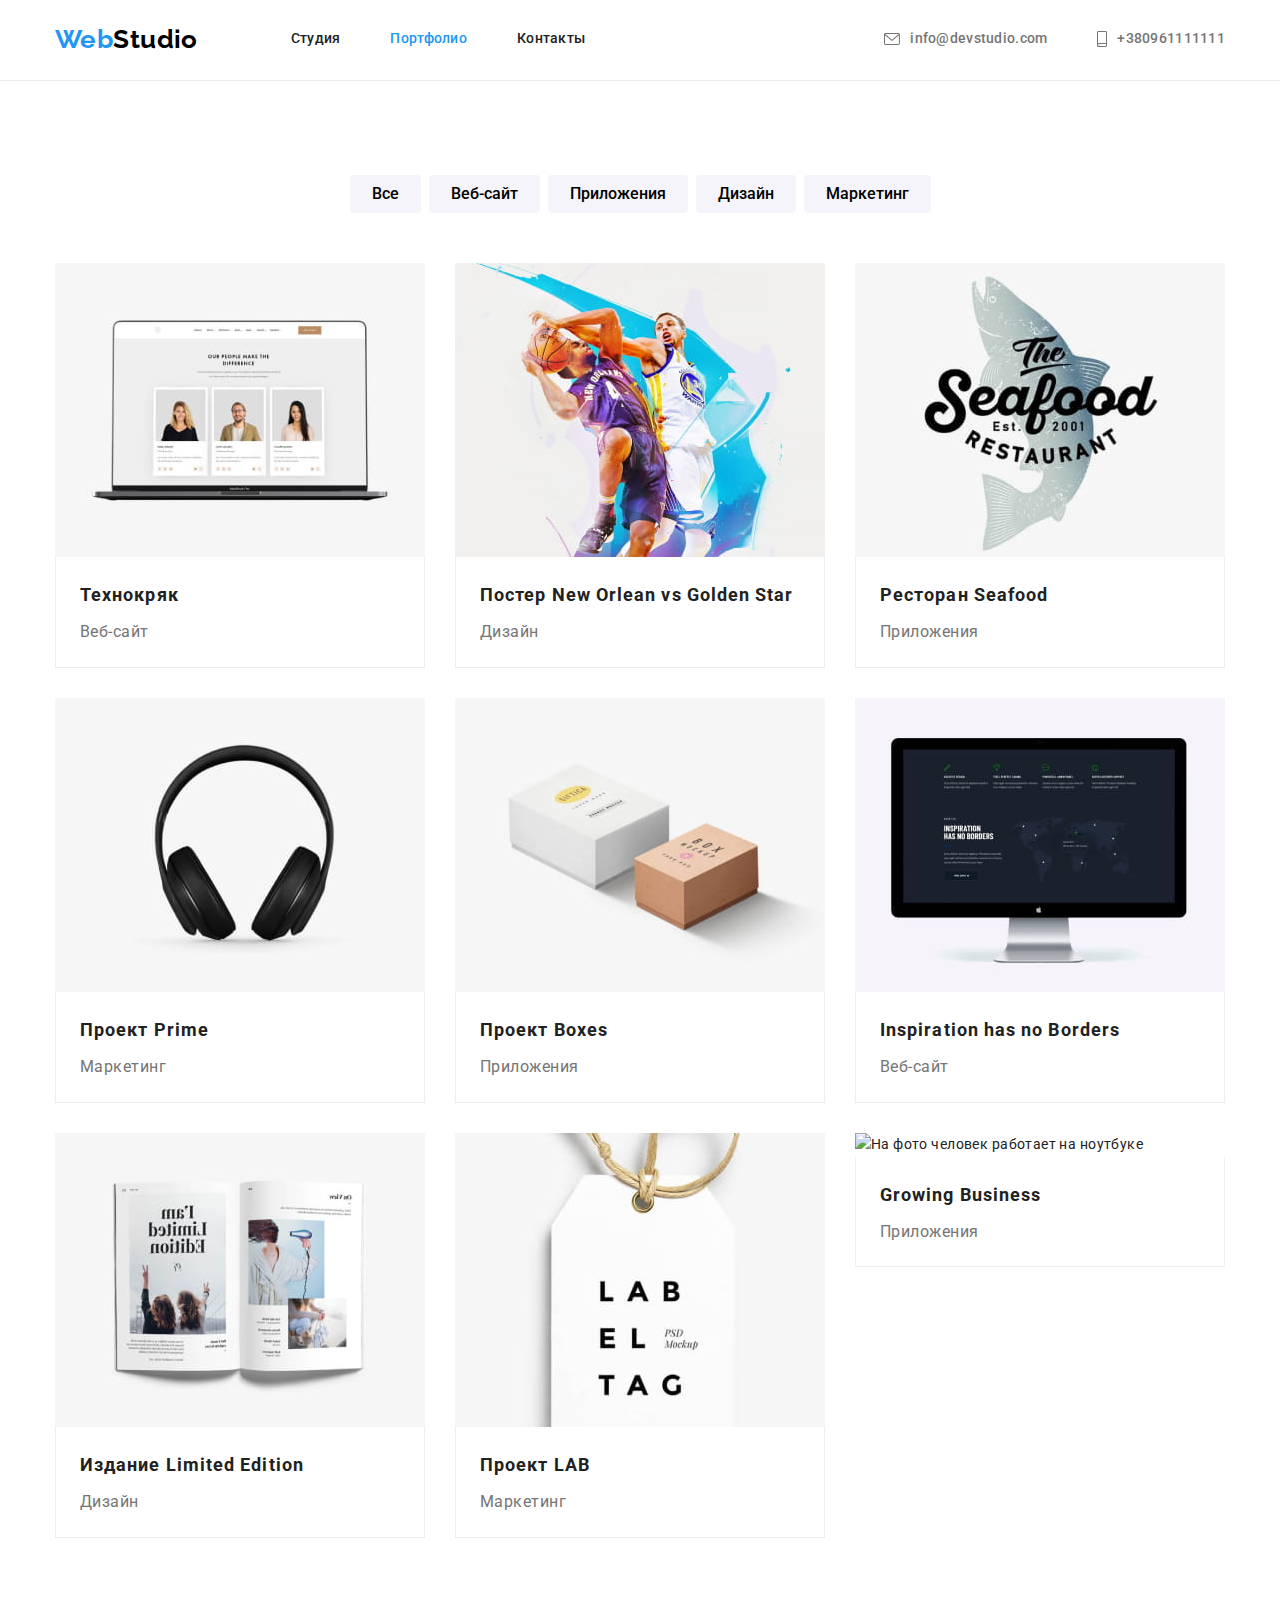
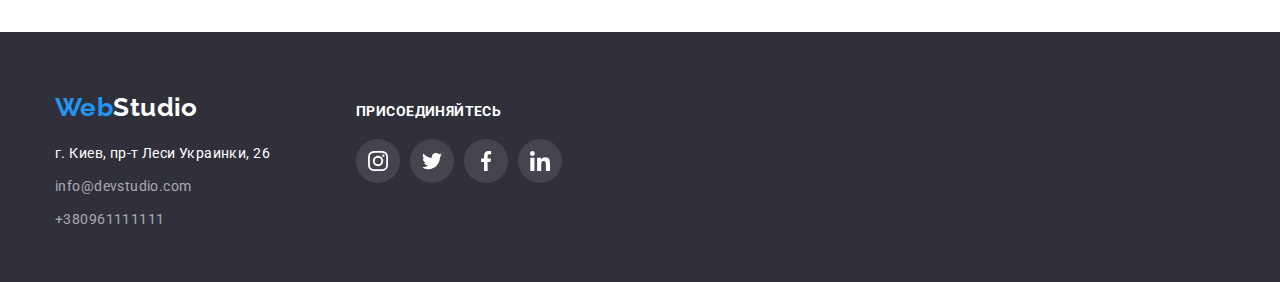
==== portfolio.html @ 73e571c7 "Initial commit" ====
<!DOCTYPE html>
<html lang="ru">
<head>
    <meta charset="UTF-8">
    <meta http-equiv="X-UA-Compatible" content="IE=edge">
    <meta name="viewport" content="width=device-width, initial-scale=1.0">
    <title>portfolio</title>
    <link
        href="https://fonts.googleapis.com/css2?family=Raleway:wght@700&family=Roboto:wght@400;500;700;900&display=swap"
        rel="stylesheet">
    <link rel="stylesheet"
        href="https://cdnjs.cloudflare.com/ajax/libs/modern-normalize/0.2.0/modern-normalize.min.css">
    <link rel="stylesheet" href="./css/styles.css">
</head>
<body class="page">
    <header class="page-header">
        <div class="container">
            <nav class="header-nav">
                <a href="./index.html" class="logo list"><span class="logo-color">Web</span>Studio</a>
                <ul class="site-nav list">
                    <li class="item"><a href="./index.html" class="link-nav  list">Студия</a></li>
                    <li class="item"><a href="./portfolio.html" class="link-nav current list">Портфолио</a></li>
                    <li class="item"><a href="#contacts" class="link-nav list">Контакты</a></li>
                </ul>
            </nav>
            <ul class="auth-nav list">
                <li class="item"><a href="mailto:info@devstudio.com" aria-label="Почта" class="link-contacts list">
                        <svg class="link-contacts-icon" width="16" height="12">
                            <use href="./images/icons.svg#icon-envelope"></use>
                        </svg>info@devstudio.com
                    </a>
                </li>
                <li class="item"><a href="tel:+380961111111" aria-label="Телефон" class="link-contacts list">
                        <svg class="link-contacts-icon" width="10" height="16">
                            <use href="./images/icons.svg#icon-smartphone"></use>
                        </svg>+380961111111</a></li>
            </ul>
        </div>
    </header>
    <main>
        <section class="portfolio">
            <div class="container">
                <h1 class="visually-hidden">Портфолио</h1>
                <ul class="filter list">
                    <li><button type="button" class="filter-button" aria-label="Все">Все</button></li>
                    <li><button type="button" class="filter-button" aria-label="Веб-сайт">Веб-сайт</button></li>
                    <li><button type="button" class="filter-button" aria-label="Приложения">Приложения</button></li>
                    <li><button type="button" class="filter-button" aria-label="Дизайн">Дизайн</button></li>
                    <li><button type="button" class="filter-button" aria-label="Маркетинг">Маркетинг</button></li>
                </ul>
                <ul class="filter-item list">
                    <li class="item none">
                        <a href="" aria-label="Веб-сайт" class="filter-link list" target="_blank"
                                        rel="noopener noreferrer">
                            <img src="./images/projects/img8.jpg" alt="На фото ноутбук" width="370"
                                class="filter-foto">
                            <div class="filter-box">
                                <h2 class="filter-card-title">Технокряк</h2>
                                <p class="filter-card-text">Веб-сайт</p>
                            </div>
                        </a>
                    </li>
                    <li class="item none">
                        <a href="" aria-label="Дизайн" class="filter-link list" target="_blank"
                                        rel="noopener noreferrer">
                            <img src="./images/projects/img9.jpg" alt="На фото афиша с баскетболистами" width="370"
                                class="filter-foto">
                            <div class="filter-box">
                                <h2 class="filter-card-title">Постер New Orlean vs Golden Star</h2>
                                <p class="filter-card-text">Дизайн</p>
                            </div>
                        </a>
                    </li>
                    <li class="item none">
                        <a href="" aria-label="Приложения"  class="filter-link list" target="_blank"
                                        rel="noopener noreferrer">
                            <img src="./images/projects/img10.jpg" alt="На фото логотип ресторана" width="370"
                                class="filter-foto">
                            <div class="filter-box">
                                <h2 class="filter-card-title">Ресторан Seafood</h2>
                                <p class="filter-card-text">Приложения</p>
                            </div>
                        </a>
                    </li>
                    <li class="item">
                        <a href="" aria-label="Маркетинг" class="filter-link list" target="_blank"
                                        rel="noopener noreferrer">
                            <img src="./images/projects/img13.jpg" alt="На фото наушники" width="370"
                                class="filter-foto">
                            <div class="filter-box">
                                <h2 class="filter-card-title">Проект Prime</h2>
                                <p class="filter-card-text">Маркетинг</p>
                            </div>
                        </a>
                    </li>
                    <li class="item">
                        <a href="" aria-label="Приложения" class="filter-link list" target="_blank"
                                        rel="noopener noreferrer">
                            <img src="./images/projects/img11.jpg" alt="На фото коробки" width="370"
                                class="filter-foto">
                            <div class="filter-box">
                                <h2 class="filter-card-title">Проект Boxes</h2>
                                <p class="filter-card-text">Приложения</p>
                            </div>
                        </a>
                    </li>
                    <li class="item">
                        <a href="" aria-label="Веб-сайт" class="filter-link list" target="_blank"
                                        rel="noopener noreferrer">
                            <img src="./images/projects/img12.jpg" alt="На фото монитор" width="370"
                                class="filter-foto">
                            <div class="filter-box">
                                <h2 class="filter-card-title">Inspiration has no Borders</h2>
                                <p class="filter-card-text">Веб-сайт</p>
                            </div>
                        </a>
                    </li>
                    <li class="item">
                        <a href="" aria-label="Дизайн" class="filter-link list" target="_blank"
                                        rel="noopener noreferrer">
                            <img src="./images/projects/img14.jpg" alt="На фото книга" width="370" class="filter-foto">
                            <div class="filter-box">
                                <h2 class="filter-card-title">Издание Limited Edition</h2>
                                <p class="filter-card-text">Дизайн</p>
                            </div>
                        </a>
                    </li>
                    <li class="item">
                        <a href="" aria-label="Маркетинг" class="filter-link list" target="_blank"
                                        rel="noopener noreferrer">
                            <img src="./images/projects/img15.jpg" alt="На фото ярлык с логотипом" width="370"
                                class="filter-foto">
                            <div class="filter-box">
                                <h2 class="filter-card-title">Проект LAB</h2>
                                <p class="filter-card-text">Маркетинг</p>
                            </div>
                        </a>
                    </li>
                    <li class="item">
                        <a href="" aria-label="Приложения" class="filter-link list" target="_blank"
                                        rel="noopener noreferrer">
                            <img src="./images/projects/img16.jpgs" alt="На фото человек работает на ноутбуке"
                                width="370" class="filter-foto">
                            <div class="filter-box">
                                <h2 class="filter-card-title">Growing Business</h2>
                                <p class="filter-card-text">Приложения</p>
                            </div>
                        </a>
                    </li>
                </ul>
            </div>
        </section>
    </main>
    <footer class="footer">
        <div class="container">
            <div class="footerbox">
                <div class="address-block">
                    <a href="./index.html" class="logo logo-end"><span class="logo-color">Web</span><span
                            class="logo-colors">Studio</span></a>
                    <address class="address" id="contacts">
                        <ul class="address-list list">
                            <li><a href="https://goo.gl/maps/zxBXprxEHdJfPsus8" aria-label="Гугл карта" target="_blank"
                                    rel="noopener noreferrer" class="address-map list">
                                    г. Киев, пр-т Леси Украинки, 26</a></li>
                            <li><a href="mailto:info@devstudio.com" aria-label="Почта"
                                    class="address-contacts list">info@devstudio.com</a></li>
                            <li><a href="tel:+380961111111" aria-label="Телефон"
                                    class="address-contacts list">+380961111111</a></li>
                        </ul>
                    </address>
                </div>
                <div class="social-network-link">
                    <p class="go-us">присоединяйтесь</p>
                    <ul class="social-network list">
                        <li class="social-item ">
                            <a href="" class="social-link end" aria-label="Инстаграмм" target="_blank"
                                rel="noopener noreferrer">
                                <svg class="social-icon end" width="20" height="20">
                                    <use href="./images/icons.svg#icon-instagram"></use>
                                </svg>
                            </a>
                        </li>
                        <li class="social-item">
                            <a href="" class="social-link end" aria-label="Твиттер" target="_blank"
                                rel="noopener noreferrer">
                                <svg class="social-icon end" width="20" height="20">
                                    <use href="./images/icons.svg#icon-twitter"></use>
                                </svg>
                            </a>
                        </li>
                        <li class="social-item">
                            <a href="" class="social-link end" aria-label="Фейсбук" target="_blank"
                                rel="noopener noreferrer">
                                <svg class="social-icon end" width="20" height="20">
                                    <use href="./images/icons.svg#icon-facebook"></use>
                                </svg>
                            </a>
                        </li>
                        <li class="social-item">
                            <a href="" class="social-link end" aria-label="Линкедин" target="_blank"
                                rel="noopener noreferrer">
                                <svg class="social-icon end" width="20" height="20">
                                    <use href="./images/icons.svg#icon-linkedin"></use>
                                </svg>
                            </a>
                        </li>
                    </ul>
                </div>
            </div>
        </div>
    </footer>
</body>

</html>
---- css/styles.css ----
:root {
  --accent-color: #2196f3;
  --text-title-color: #212121;
  --text-color: #757575;
  --icons-color: #afb1b8;
  --primary-white-color: #ffffff;
  --dark-bg-color: #2f303a;
  --accent-bg-color: #f5f4fa;
  --section-text-set: 4;
  --section-text-set-gap: 30px;
  --section-card-set: 4;
  --section-card-set-gap: 30px;
  --section-foto-set: 3;
  --section-foto-set-gap: 30px;
  --section-clients-set: 6;
  --section-clients-set-gap: 30px;
  --section-filter-link-set: 3;
  --section-filter-link-gap: 30px;
  --card-shadow: 0px 1px 3px rgba(0, 0, 0, 0.12),
    0px 1px 1px rgba(0, 0, 0, 0.14), 0px 2px 1px rgba(0, 0, 0, 0.2);
}
body {
  background-color: var(--primary-white-color);
  color: var(--text-title-color);

  font-family: Roboto, sans-serif;
  font-weight: 400;
  font-size: 14px;
  line-height: 1.71;
  letter-spacing: 0.03em;
}
html {
  box-sizing: border-box;
}
*,
*::after,
*::before {
  box-sizing: inherit;
}
h1,
h2,
h3,
h4,
h5,
h6,
p {
  margin-top: 0;
}
img {
  display: block;
  max-width: 100%;
  height: auto;
}
.list {
  list-style: none;
  text-decoration: none;
  color: inherit;
  padding: 0;
  margin: 0;
}
.visually-hidden {
  position: absolute !important;
  clip: rect(1px 1px 1px 1px);
  clip: rect(1px, 1px, 1px, 1px);
  padding: 0 !important;
  border: 0 !important;
  height: 1px !important;
  width: 1px !important;
  overflow: hidden;
}
.container {
  width: 1200px;
  padding-right: 15px;
  padding-left: 15px;
  margin-right: auto;
  margin-left: auto;
}
.section {
  padding-top: 94px;
  padding-bottom: 94px;
}
.page-header.border {
  border-bottom: 1px solid #ececec;
}
.page-header{
  border-bottom: 1px solid #ececec;
}
/* site nav */
.page-header .container {
  display: flex;
  justify-content: flex-end;
  align-items: center;
}
.page-header .logo {
  margin-right: 93px;
}
.header-nav {
  display: inline-flex;
  align-items: center;
  margin-right: auto;
}

.logo {
  display: inline-block;
  color: #000000;
  font-family: Raleway, sans-serif;
  font-weight: 700;
  font-size: 26px;
  line-height: 1.19;
  text-decoration: none;
}
.logo-color {
  color: var(--accent-color);
}
.logo-colors {
  color: var(--primary-white-color);
  background-color: #2f303a; /*временно*/
}
.link-nav:hover,
.link-nav:focus {
  color: var(--accent-color);
}
.link-nav {
  color: var(--text-title-color);
}
.site-nav .link-nav.current {
  color: var(--accent-color);
}
.site-nav .item:not(:last-child) {
  margin-right: 50px;
}
.auth-nav .item:not(:last-child) {
  margin-right: 50px;
}
.site-nav {
  display: flex;
  font-weight: 500;
  font-size: 14px;
  line-height: 1.14;
  letter-spacing: 0.02em;
}
.auth-nav {
  display: inline-flex;
  align-items: center;
  font-weight: 500;
  font-size: 14px;
  line-height: 1.14;
  letter-spacing: 0.02em;
}
.link-contacts:hover,
.link-contacts:focus {
  color: var(--accent-color);
 
}
.link-contacts:hover .link-contacts-icon,
.link-contacts:focus .link-contacts-icon {
  fill: var(--accent-color);
}
.link-contacts-icon {
  margin-right: 10px;
  fill: currentColor;
}
.link-contacts {
 
  padding-top: 1px;
  padding-bottom: 1px;
  display: flex;
  align-items: center;
  color: var(--text-color);
}
.address-list {
  font-style: normal;
  display: inline-flex;
  flex-direction: column;
}
.address-list li:not(:last-child) {
  margin-bottom: 9px;
}
/* +footer address */
.address-contacts:hover,
.address-contacts:focus {
  color: var(--accent-color);
}
.address-contacts {
  color: rgba(255, 255, 255, 0.6);
}
.address-map:hover,
.address-map:focus {
  color: var(--accent-color);
}
.address-map {
  color: var(--primary-white-color);
}
/* section */
.page-header {
  padding-top: 24px;
  padding-bottom: 25px;
}
.hero {
  background-color: #c4c4c4;
  text-align: center;
  padding-top: 200px;
  padding-bottom: 200px;
}
.overlay {
  height: 600px;
  max-width: 1600px;
  margin-left: auto;
  margin-right: auto;
  background-image: linear-gradient(
      to right,
      rgba(47, 48, 58, 0.4),
      rgba(47, 48, 58, 0.4)
    ),
    url(../images/hero.jpg);
  background-repeat: no-repeat;
  background-position: center;
  background-size: cover;
}
.hero-center {
  display: flex;
  flex-direction: column;
}
.hero-title {
  display: inline-block;
  color: var(--primary-white-color);

  font-weight: 900;
  font-size: 44px;
  line-height: 1.36;
  max-width: 696px;
  letter-spacing: 0.06em;
  text-transform: uppercase;
  margin-right: auto;
  margin-left: auto;
  margin-bottom: 30px;
}
.button-hero:hover,
.button-hero:focus {
  background-color: #188ce8;
}
.button-hero {
  display: inline-block;
  color: var(--primary-white-color);
  background-color: var(--accent-color);

  font-family: inherit;
  font-weight: 700;
  font-size: 16px;
  line-height: 1.87;
  letter-spacing: 0.06em;
  border: none;
  cursor: pointer;
  box-shadow: 0px 4px 4px rgba(0, 0, 0, 0.15);
  border-radius: 4px;
  padding: 10px 32px;
  min-width: 200px;
}
/* section Чем мы занимаемся описани */
.section.description {
  padding-top: 85px;
}
.fotos {
  padding-top: 0;
}
.section-text {
  padding: 0;
  margin: 0;
  display: flex;
  flex-wrap: wrap;
  margin-left: calc(-1 * var(--section-text-set-gap));
}
.item-box {
  display: flex;
  justify-content: center;
  align-items: center;
  min-height: 120px;
  margin-bottom: 30px;
  background: #f5f4fa;
  border-radius: 4px;
}
.section-text > .item {
  flex-basis: calc(
    100% / var(--section-text-set) - var(--section-text-set-gap)
  );
  margin-left: var(--section-text-set-gap);
}
.section-title {
  font-size: 36px;
  line-height: 1.16;
  text-align: center;
  margin-bottom: 50px;
}
.text-title {
  font-size: 14px;
  line-height: 1.14;
  text-transform: uppercase;
  margin-bottom: 10px;
}
.text {
  color: var(--text-color);
  margin-bottom: 0;
}

/* section Чем мы занимаемся foto */
.section-foto {
  padding: 0;
  margin: 0;
  display: flex;
  flex-wrap: wrap;
  margin-left: calc(-1 * var(--section-foto-set-gap));
}
.section-foto > .item {
  flex-basis: calc(
    100% / var(--section-foto-set) - var(--section-foto-set-gap)
  );
  margin-left: var(--section-foto-set-gap);
}
/* section Чем мы занимаемся */
.section.team {
  background-color: var(--accent-bg-color);
}
.section-card {
  padding: 0;
  margin: 0;
  display: flex;
  flex-wrap: wrap;
  margin-left: calc(-1 * var(--section-card-set-gap));
}
.section-card > .item {
  background-color: var(--primary-white-color);
  flex-basis: calc(
    100% / var(--section-card-set) - var(--section-card-set-gap)
  );
  margin-left: var(--section-card-set-gap);
  box-shadow: var(--card-shadow);
  border-radius: 0px 0px 4px 4px;
}
.team-foto {
  margin: auto;
}
.card-box {
  padding: 30px 10px;
  text-align: center;
}
.card-title {
  font-weight: 500;
  font-size: 16px;
  line-height: 1.18;
  margin-bottom: 10px;
}
.card-text {
  color: var(--text-color);
  font-size: 16px;
  line-height: 1.18;
  margin-bottom: 16px;
}
.social-network {
  display: inline-flex;
}
.social-item + .social-item {
  margin-left: 10px;
}
.social-link {
  display: flex;
  justify-content: center;
  align-items: center;
  width: 44px;
  height: 44px;
  border-radius: 50%;
}
  .social-link:hover,
  .social-link:focus {
    background-color: var(--accent-color);
  }
  .social-icon {
    fill: var(--icons-color);
  }
  .social-link:hover .social-icon,
  .social-link:focus .social-icon {
    fill: var(--primary-white-color);
  }
/* клиенты */
.clients-titel {
  font-weight: 700;
  font-size: 36px;
  line-height: 1.16;
  text-align: center;
  margin-bottom: 50px;
}
.clients-list {
  display: inline-flex;
  margin-left: calc(-1 * var(--section-clients-set-gap));
}
/* .clients-item + .clients-item {
  margin-left: 30px;
} */
.clients-item {
  flex-basis: calc(
    100% / var(--section-clients-set) - var(--section-clients-set-gap)
  );
  margin-left: var(--section-clients-set-gap);
}

.clients-link {
  display: flex;
  justify-content: center;
  align-items: center;
  width: 170px;
  height: 90px;
  border: 1px solid var(--icons-color);
  border-radius: 4px;
}
.clients-icon {
  fill: var(--icons-color);
}
.clients-link:hover .clients-icon,
.clients-link:focus .clients-icon {
  fill: var(--accent-color);
}
.clients-link:hover,
.clients-link:focus {
  border: 1px solid var(--accent-color);
}
/* footer */
.footer {
  background-color: #2f303a;
  padding-top: 60px;
  padding-bottom: 50px;
}
.footerbox {
  display: flex;
  align-items: baseline;
}
.logo-end {
  margin-bottom: 20px;
}
.address-block {
  width: 231px;
}
.social-network-link {
  display: inline-block;
  widows: 206px;
  margin-left: 70px;
}

.go-us {
  font-weight: 700;
  font-size: 14px;
  line-height: 1.14;
  text-transform: uppercase;
  color: var(--primary-white-color);
  margin-bottom: 20px;
}
.social-link.end {
  background: rgba(255, 255, 255, 0.1);
}
.social-icon.end {
  fill: var(--primary-white-color);
}
.social-link.end:hover,
.social-link.end:focus {
  background-color: var(--accent-color);
}

/* portfolio */

/* button */
.portfolio {
  padding-top: 94px;
  padding-bottom: 94px;
}
.filter {
  display: flex;
  justify-content: center;
  align-items: center;
  margin-bottom: 50px;
}
.filter li:not(:last-child) {
  margin-right: 8px;
}

.filter-button:hover,
.filter-button:focus {
  color: var(--primary-white-color);
  background-color: var(--accent-color);
  box-shadow: 0px 1px 1px rgba(0, 0, 0, 0.12), 0px 4px 4px rgba(0, 0, 0, 0.06), 1px 4px 6px rgba(0, 0, 0, 0.16);
  outline: none;
}
.filter-button {
  background-color: var(--accent-bg-color);
  display: inline-block;
  font-family: inherit;
  font-weight: 500;
  font-size: 16px;
  line-height: 1.62;
  text-align: center;
  padding: 6px 22px;
  border-radius: 4px;
  border: transparent;
  cursor: pointer;
}
/* filter */
.filter-item {
  padding: 0;
  margin: 0;
  display: flex;
  flex-wrap: wrap;
  margin-left: calc(-1 * var(--section-card-set-gap));
  margin-top: calc(-1 * var(--section-card-set-gap));
}
.filter-item > .item {
  flex-basis: calc(
    100% / var(--section-filter-link-set) - var(--section-filter-link-gap)
  );
  margin-left: var(--section-card-set-gap);
  margin-top: var(--section-card-set-gap);
}
.filter-card-title {
  color: var(--text-title-color);
  font-weight: 700;
  font-size: 18px;
  line-height: 2;
  letter-spacing: 0.06em;
  margin-bottom: 4px;
}
.filter-card-text {
  color: var(--text-color);
  font-size: 16px;
  line-height: 1.87;
  letter-spacing: 0.03em;
}
.filter-link p {
  margin-bottom: 0;
}
.filter-link {
  display: block;
}
.filter-link:hover,
.filter-link:focus {
  box-shadow: 0px 1px 1px rgba(0, 0, 0, 0.12), 0px 4px 4px rgba(0, 0, 0, 0.06),
    1px 4px 6px rgba(0, 0, 0, 0.16);
}
.filter-box {
  padding: 20px 24px;
  border: 1px solid #eeeeee;
  border-top: none;
}
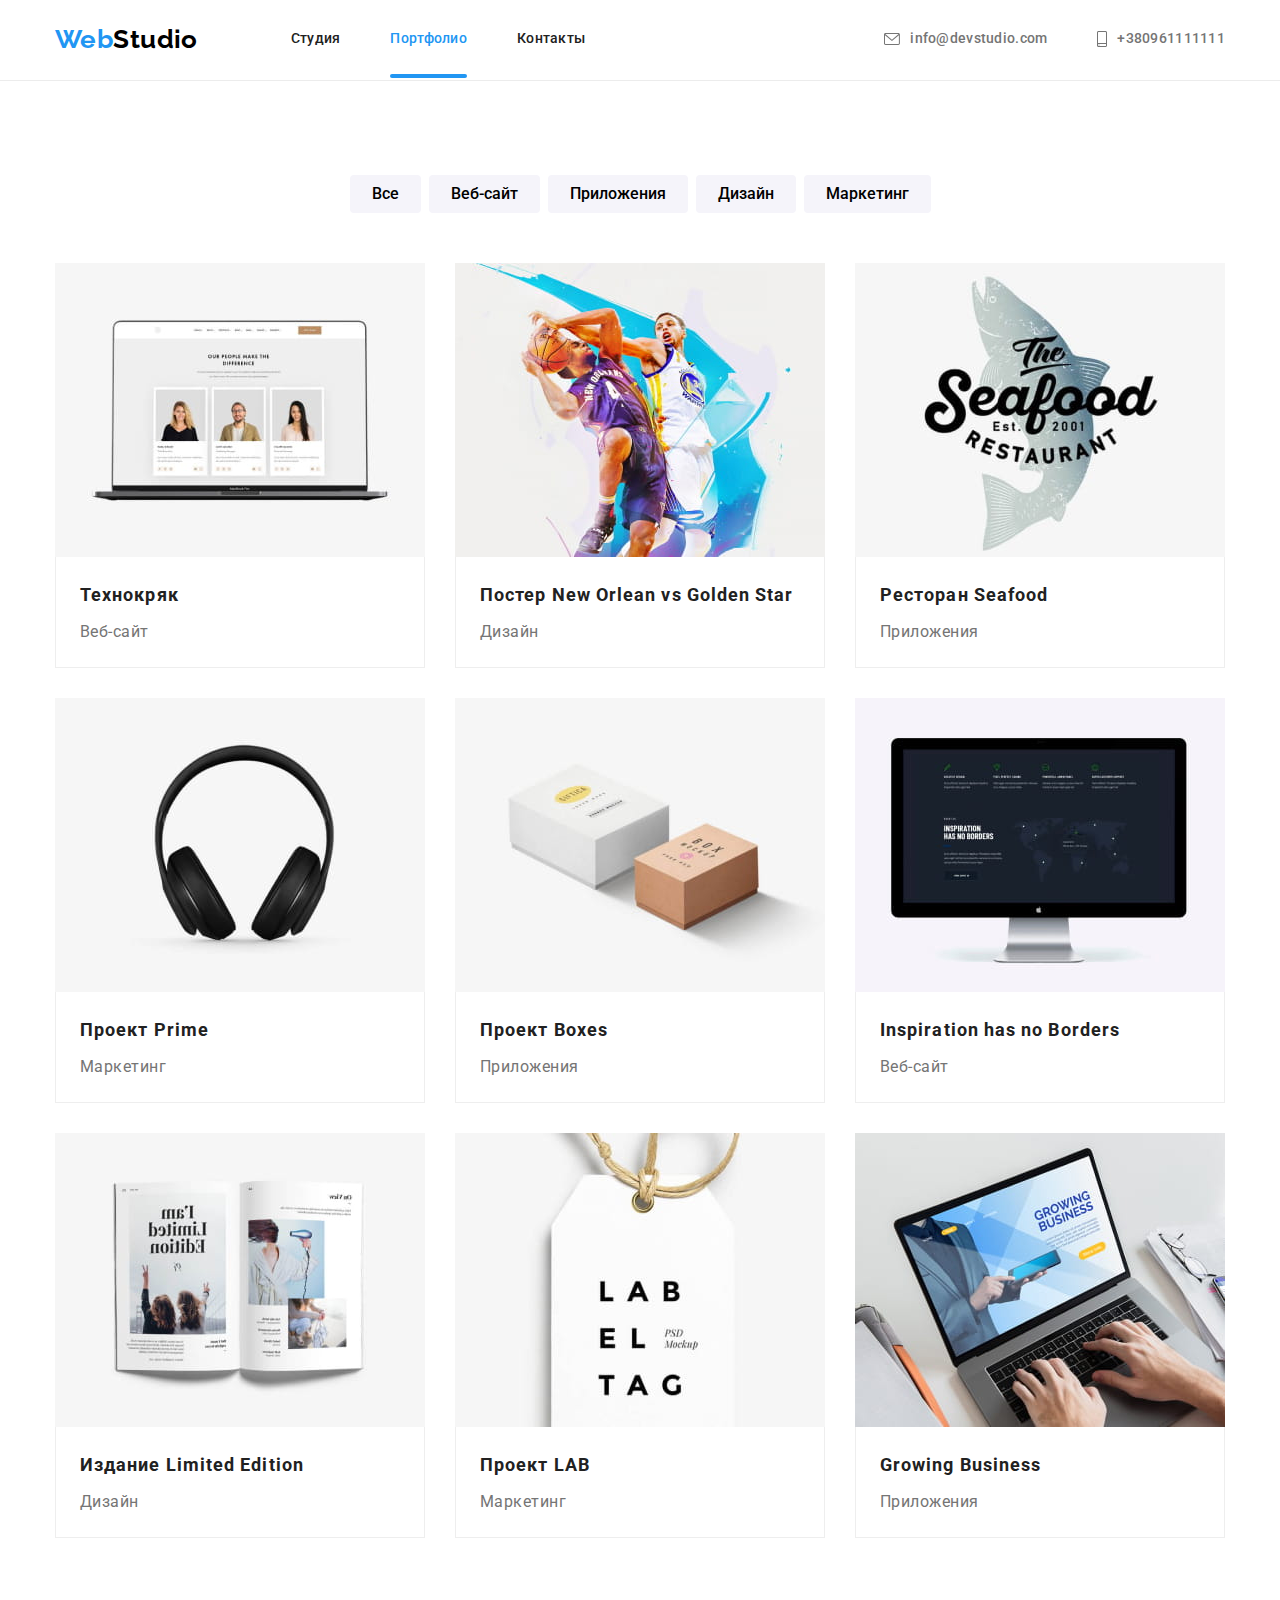
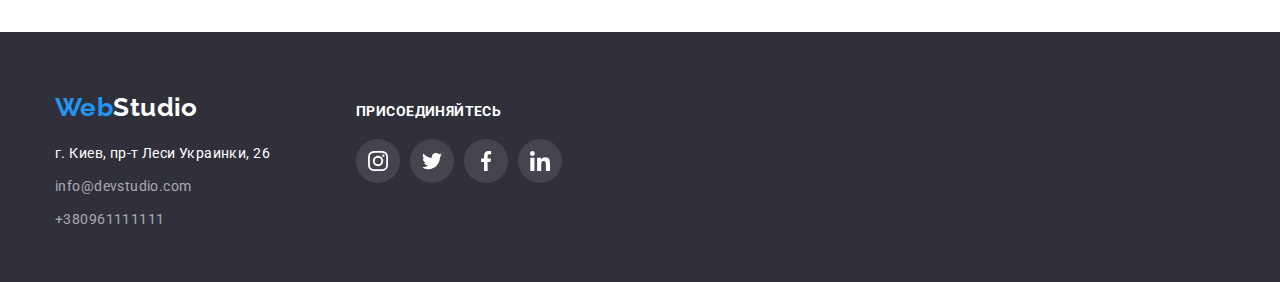
==== commit 21b71d0a: "закрытие модалки" ====
--- a/portfolio.html
+++ b/portfolio.html
@@ -50,10 +50,17 @@
                 </ul>
                 <ul class="filter-item list">
                     <li class="item none">
-                        <a href="" aria-label="Веб-сайт" class="filter-link list" target="_blank"
-                                        rel="noopener noreferrer">
-                            <img src="./images/projects/img8.jpg" alt="На фото ноутбук" width="370"
-                                class="filter-foto">
+                          <a href="" aria-label="Веб-сайт" class="filter-link list" target="_blank"
+                             rel="noopener noreferrer">
+                            <div class="product">
+                             <img src="./images/projects/img8.jpg" alt="На фото ноутбук" width="370"
+                                class="filter-foto">
+                                <div class="item-actions">
+                                <p>
+                                Технокряк это современная площадка распространения коронавируса. Компании используют эту платформу для цифрового шпионажа и атак на защищённые сервера конкурентов.
+                                </p>
+                           </div>
+                                </div>
                             <div class="filter-box">
                                 <h2 class="filter-card-title">Технокряк</h2>
                                 <p class="filter-card-text">Веб-сайт</p>
@@ -62,20 +69,34 @@
                     </li>
                     <li class="item none">
                         <a href="" aria-label="Дизайн" class="filter-link list" target="_blank"
-                                        rel="noopener noreferrer">
-                            <img src="./images/projects/img9.jpg" alt="На фото афиша с баскетболистами" width="370"
-                                class="filter-foto">
-                            <div class="filter-box">
-                                <h2 class="filter-card-title">Постер New Orlean vs Golden Star</h2>
-                                <p class="filter-card-text">Дизайн</p>
-                            </div>
+                                        rel="noopener noreferrer">   
+                            <div class="product">         
+                                <img src="./images/projects/img9.jpg" alt="На фото афиша с баскетболистами" width="370"
+                                class="filter-foto">
+                                <div class="item-actions">
+                                    <p>
+                                        Технокряк это современная площадка распространения коронавируса. Компании используют эту платформу для цифрового шпионажа и атак на защищённые сервера конкурентов.
+                                     </p>
+                                </div>
+                            </div> 
+                                <div class="filter-box">
+                                     <h2 class="filter-card-title">Постер New Orlean vs Golden Star</h2>
+                                    <p class="filter-card-text">Дизайн</p>
+                                 </div>                           
                         </a>
                     </li>
                     <li class="item none">
                         <a href="" aria-label="Приложения"  class="filter-link list" target="_blank"
                                         rel="noopener noreferrer">
-                            <img src="./images/projects/img10.jpg" alt="На фото логотип ресторана" width="370"
-                                class="filter-foto">
+                            <div class="product"> 
+                                <img src="./images/projects/img10.jpg" alt="На фото логотип ресторана" width="370"
+                                     class="filter-foto">
+                                    <div class="item-actions">
+                                        <p>
+                                            Технокряк это современная площадка распространения коронавируса. Компании используют эту платформу для цифрового шпионажа и атак на защищённые сервера конкурентов.
+                                         </p>
+                                    </div>
+                                </div>                                    
                             <div class="filter-box">
                                 <h2 class="filter-card-title">Ресторан Seafood</h2>
                                 <p class="filter-card-text">Приложения</p>
@@ -85,19 +106,33 @@
                     <li class="item">
                         <a href="" aria-label="Маркетинг" class="filter-link list" target="_blank"
                                         rel="noopener noreferrer">
-                            <img src="./images/projects/img13.jpg" alt="На фото наушники" width="370"
-                                class="filter-foto">
-                            <div class="filter-box">
-                                <h2 class="filter-card-title">Проект Prime</h2>
-                                <p class="filter-card-text">Маркетинг</p>
-                            </div>
-                        </a>
+                            <div class="product"> 
+                                <img src="./images/projects/img13.jpg" alt="На фото наушники" width="370"
+                                class="filter-foto">
+                                <div class="item-actions">
+                                    <p>
+                                        Технокряк это современная площадка распространения коронавируса. Компании используют эту платформу для цифрового шпионажа и атак на защищённые сервера конкурентов.
+                                     </p>
+                                </div>
+                            </div>        
+                                <div class="filter-box">
+                                    <h2 class="filter-card-title">Проект Prime</h2>
+                                    <p class="filter-card-text">Маркетинг</p>
+                                </div>      
+                         </a>
                     </li>
                     <li class="item">
                         <a href="" aria-label="Приложения" class="filter-link list" target="_blank"
                                         rel="noopener noreferrer">
-                            <img src="./images/projects/img11.jpg" alt="На фото коробки" width="370"
-                                class="filter-foto">
+                             <div class="product">
+                                 <img src="./images/projects/img11.jpg" alt="На фото коробки" width="370"
+                                class="filter-foto">
+                                <div class="item-actions">
+                                    <p>
+                                        Технокряк это современная площадка распространения коронавируса. Компании используют эту платформу для цифрового шпионажа и атак на защищённые сервера конкурентов.
+                                     </p>
+                                </div>
+                            </div>        
                             <div class="filter-box">
                                 <h2 class="filter-card-title">Проект Boxes</h2>
                                 <p class="filter-card-text">Приложения</p>
@@ -107,9 +142,16 @@
                     <li class="item">
                         <a href="" aria-label="Веб-сайт" class="filter-link list" target="_blank"
                                         rel="noopener noreferrer">
-                            <img src="./images/projects/img12.jpg" alt="На фото монитор" width="370"
-                                class="filter-foto">
-                            <div class="filter-box">
+                            <div class="product">
+                                <img src="./images/projects/img12.jpg" alt="На фото монитор" width="370"
+                                class="filter-foto">
+                                <div class="item-actions">
+                                    <p>
+                                        Технокряк это современная площадка распространения коронавируса. Компании используют эту платформу для цифрового шпионажа и атак на защищённые сервера конкурентов.
+                                     </p>
+                                </div>
+                            </div>        
+                             <div class="filter-box">
                                 <h2 class="filter-card-title">Inspiration has no Borders</h2>
                                 <p class="filter-card-text">Веб-сайт</p>
                             </div>
@@ -118,7 +160,14 @@
                     <li class="item">
                         <a href="" aria-label="Дизайн" class="filter-link list" target="_blank"
                                         rel="noopener noreferrer">
-                            <img src="./images/projects/img14.jpg" alt="На фото книга" width="370" class="filter-foto">
+                             <div class="product">
+                                <img src="./images/projects/img14.jpg" alt="На фото книга" width="370" class="filter-foto">
+                                <div class="item-actions">
+                                    <p>
+                                    Технокряк это современная площадка распространения коронавируса. Компании используют эту платформу для цифрового шпионажа и атак на защищённые сервера конкурентов.
+                                    </p>
+                                 </div>
+                             </div>        
                             <div class="filter-box">
                                 <h2 class="filter-card-title">Издание Limited Edition</h2>
                                 <p class="filter-card-text">Дизайн</p>
@@ -128,8 +177,15 @@
                     <li class="item">
                         <a href="" aria-label="Маркетинг" class="filter-link list" target="_blank"
                                         rel="noopener noreferrer">
+                             <div class="product">
                             <img src="./images/projects/img15.jpg" alt="На фото ярлык с логотипом" width="370"
                                 class="filter-foto">
+                                <div class="item-actions">
+                                    <p>
+                                    Технокряк это современная площадка распространения коронавируса. Компании используют эту платформу для цифрового шпионажа и атак на защищённые сервера конкурентов.
+                                    </p>
+                                 </div>
+                             </div>        
                             <div class="filter-box">
                                 <h2 class="filter-card-title">Проект LAB</h2>
                                 <p class="filter-card-text">Маркетинг</p>
@@ -139,8 +195,15 @@
                     <li class="item">
                         <a href="" aria-label="Приложения" class="filter-link list" target="_blank"
                                         rel="noopener noreferrer">
-                            <img src="./images/projects/img16.jpgs" alt="На фото человек работает на ноутбуке"
+                                        <div class="product">
+                            <img src="./images/projects/img16.jpg" alt="На фото человек работает на ноутбуке"
                                 width="370" class="filter-foto">
+                                <div class="item-actions">
+                                    <p>
+                                    Технокряк это современная площадка распространения коронавируса. Компании используют эту платформу для цифрового шпионажа и атак на защищённые сервера конкурентов.
+                                    </p>
+                                 </div>
+                             </div>        
                             <div class="filter-box">
                                 <h2 class="filter-card-title">Growing Business</h2>
                                 <p class="filter-card-text">Приложения</p>
--- a/css/styles.css
+++ b/css/styles.css
@@ -120,15 +120,36 @@
 .link-nav:focus {
   color: var(--accent-color);
 }
+
 .link-nav {
+  position: relative;
   color: var(--text-title-color);
+  padding-top: 32px;
+  padding-bottom: 32px;
+  transition: color 250ms cubic-bezier(0.4, 0, 0.2, 1);
+
 }
 .site-nav .link-nav.current {
   color: var(--accent-color);
+
 }
 .site-nav .item:not(:last-child) {
   margin-right: 50px;
 }
+.link-nav.current.list::after{
+  content: "";
+  position: absolute;
+  left: 0px;
+  bottom: 0px;
+  display: block;
+  width: 100%;
+  height: 4px;
+  border-radius: 2px;
+  background-color: var(--accent-color);
+  
+  
+}
+
 .auth-nav .item:not(:last-child) {
   margin-right: 50px;
 }
@@ -138,6 +159,7 @@
   font-size: 14px;
   line-height: 1.14;
   letter-spacing: 0.02em;
+  
 }
 .auth-nav {
   display: inline-flex;
@@ -167,6 +189,7 @@
   display: flex;
   align-items: center;
   color: var(--text-color);
+  transition: color 250ms cubic-bezier(0.4, 0, 0.2, 1);
 }
 .address-list {
   font-style: normal;
@@ -238,6 +261,7 @@
 .button-hero:hover,
 .button-hero:focus {
   background-color: #188ce8;
+  
 }
 .button-hero {
   display: inline-block;
@@ -255,7 +279,10 @@
   border-radius: 4px;
   padding: 10px 32px;
   min-width: 200px;
-}
+  transition: background-color 250ms cubic-bezier(0.4, 0, 0.2, 1);
+  
+}
+
 /* section Чем мы занимаемся описани */
 .section.description {
   padding-top: 85px;
@@ -291,6 +318,39 @@
   text-align: center;
   margin-bottom: 50px;
 }
+.content {
+  display: flex;
+  justify-content: center;
+  align-items: center;
+
+  position: absolute;
+  text-align: center;
+  bottom: 0px;
+  width: 100%;
+  height: 70px;
+ 
+  
+  background-color:rgba(47, 48, 58, 0.8);
+}
+.content-text {
+  margin: 0px;
+  font-weight: 700;
+  color: var(--primary-white-color);
+  text-transform: uppercase;
+  font-family: Roboto;
+  font-weight: 700;
+  font-size: 14px;
+  line-height:1.14;
+  letter-spacing: 0.03em;
+  padding-top: 27px;
+  padding-bottom: 27px;
+}
+.section-foto > .item {
+  position: relative;
+
+ 
+}
+
 .text-title {
   font-size: 14px;
   line-height: 1.14;
@@ -368,6 +428,7 @@
   width: 44px;
   height: 44px;
   border-radius: 50%;
+  transition: background-color 250ms cubic-bezier(0.4, 0, 0.2, 1) ;
 }
   .social-link:hover,
   .social-link:focus {
@@ -410,9 +471,11 @@
   height: 90px;
   border: 1px solid var(--icons-color);
   border-radius: 4px;
+  transition:  border 250ms cubic-bezier(0.4, 0, 0.2, 1);
 }
 .clients-icon {
   fill: var(--icons-color);
+ transition: fill 250ms cubic-bezier(0.4, 0, 0.2, 1) 
 }
 .clients-link:hover .clients-icon,
 .clients-link:focus .clients-icon {
@@ -454,9 +517,12 @@
 }
 .social-link.end {
   background: rgba(255, 255, 255, 0.1);
+  transition: background-color 250ms cubic-bezier(0.4, 0, 0.2, 1) ;
 }
 .social-icon.end {
   fill: var(--primary-white-color);
+
+
 }
 .social-link.end:hover,
 .social-link.end:focus {
@@ -499,9 +565,11 @@
   border-radius: 4px;
   border: transparent;
   cursor: pointer;
+  transition: background-color 250ms cubic-bezier(0.4, 0, 0.2, 1) ;
 }
 /* filter */
 .filter-item {
+  
   padding: 0;
   margin: 0;
   display: flex;
@@ -535,9 +603,11 @@
 }
 .filter-link {
   display: block;
+  
 }
 .filter-link:hover,
 .filter-link:focus {
+  
   box-shadow: 0px 1px 1px rgba(0, 0, 0, 0.12), 0px 4px 4px rgba(0, 0, 0, 0.06),
     1px 4px 6px rgba(0, 0, 0, 0.16);
 }
@@ -545,4 +615,95 @@
   padding: 20px 24px;
   border: 1px solid #eeeeee;
   border-top: none;
+}
+
+.product {
+  position: relative;
+  overflow: hidden;
+ 
+  }
+   .product::before {
+    content: "";
+    position: absolute;
+    transform: translateY(100%);
+    transition: transform 250ms cubic-bezier(0.4, 0, 0.2, 1);
+   
+    display: inline-block;
+    width: 100%;
+    height: 100%;
+    background-color: rgba(33, 150, 243, 0.9);
+  }
+  
+ .filter-link:hover .product::before{
+   transform: translateY(0);
+
+  }
+
+.item-actions {
+ position: absolute;
+ width: 100%;
+ height: 100%;
+ top: 0px;
+ left: 0px;
+ padding: 63px 24px;
+
+ font-weight: 400;
+font-size: 18px;
+line-height: 1.56;
+letter-spacing: 0.03em;
+color: var(--primary-white-color);
+opacity: 0;
+transition: transform 250ms cubic-bezier(0.4, 0, 0.2, 1);
+
+}
+.filter-link:hover .item-actions{
+  opacity: 1;
+}
+
+.backdrop {
+  position: fixed;
+  z-index: 120;
+  visibility: visible;
+  top: 0;
+  left: 0;
+  width: 100%;
+  height: 100%;
+  background-color: rgba(0, 0, 0, 0.2);
+  transition: opacity 250ms cubic-bezier(0.4, 0, 0.2, 1),
+  visibility 250ms cubic-bezier(0.4, 0, 0.2, 1);
+}
+.backdrop.is-hidden {
+  opacity: 0;
+  visibility: hidden;
+  pointer-events: none;
+  
+}
+.modal {
+  position: absolute;
+  top: 50%;
+  left: 50%;
+  transform: translate(-50%, -50%);
+  max-width: 528px;
+  width: 100%;
+ 
+  min-height: 581px;
+  border-radius: 4px;
+  background-color: var(--primary-white-color);
+  box-shadow: 0px 1px 3px rgba(0, 0, 0, 0.12),
+              0px 1px 1px rgba(0, 0, 0, 0.14),
+              0px 2px 1px rgba(0, 0, 0, 0.2);
+
+
+}
+.btn-close {
+  position: absolute;
+  right: 8px;
+  top: 8px;
+  width: 30px;
+  height: 30px;
+  
+  border: 1px solid rgba(0, 0, 0, 0.1);
+  background: var(--primary-white-color);
+  border-radius: 50%;
+  cursor: pointer;
 }